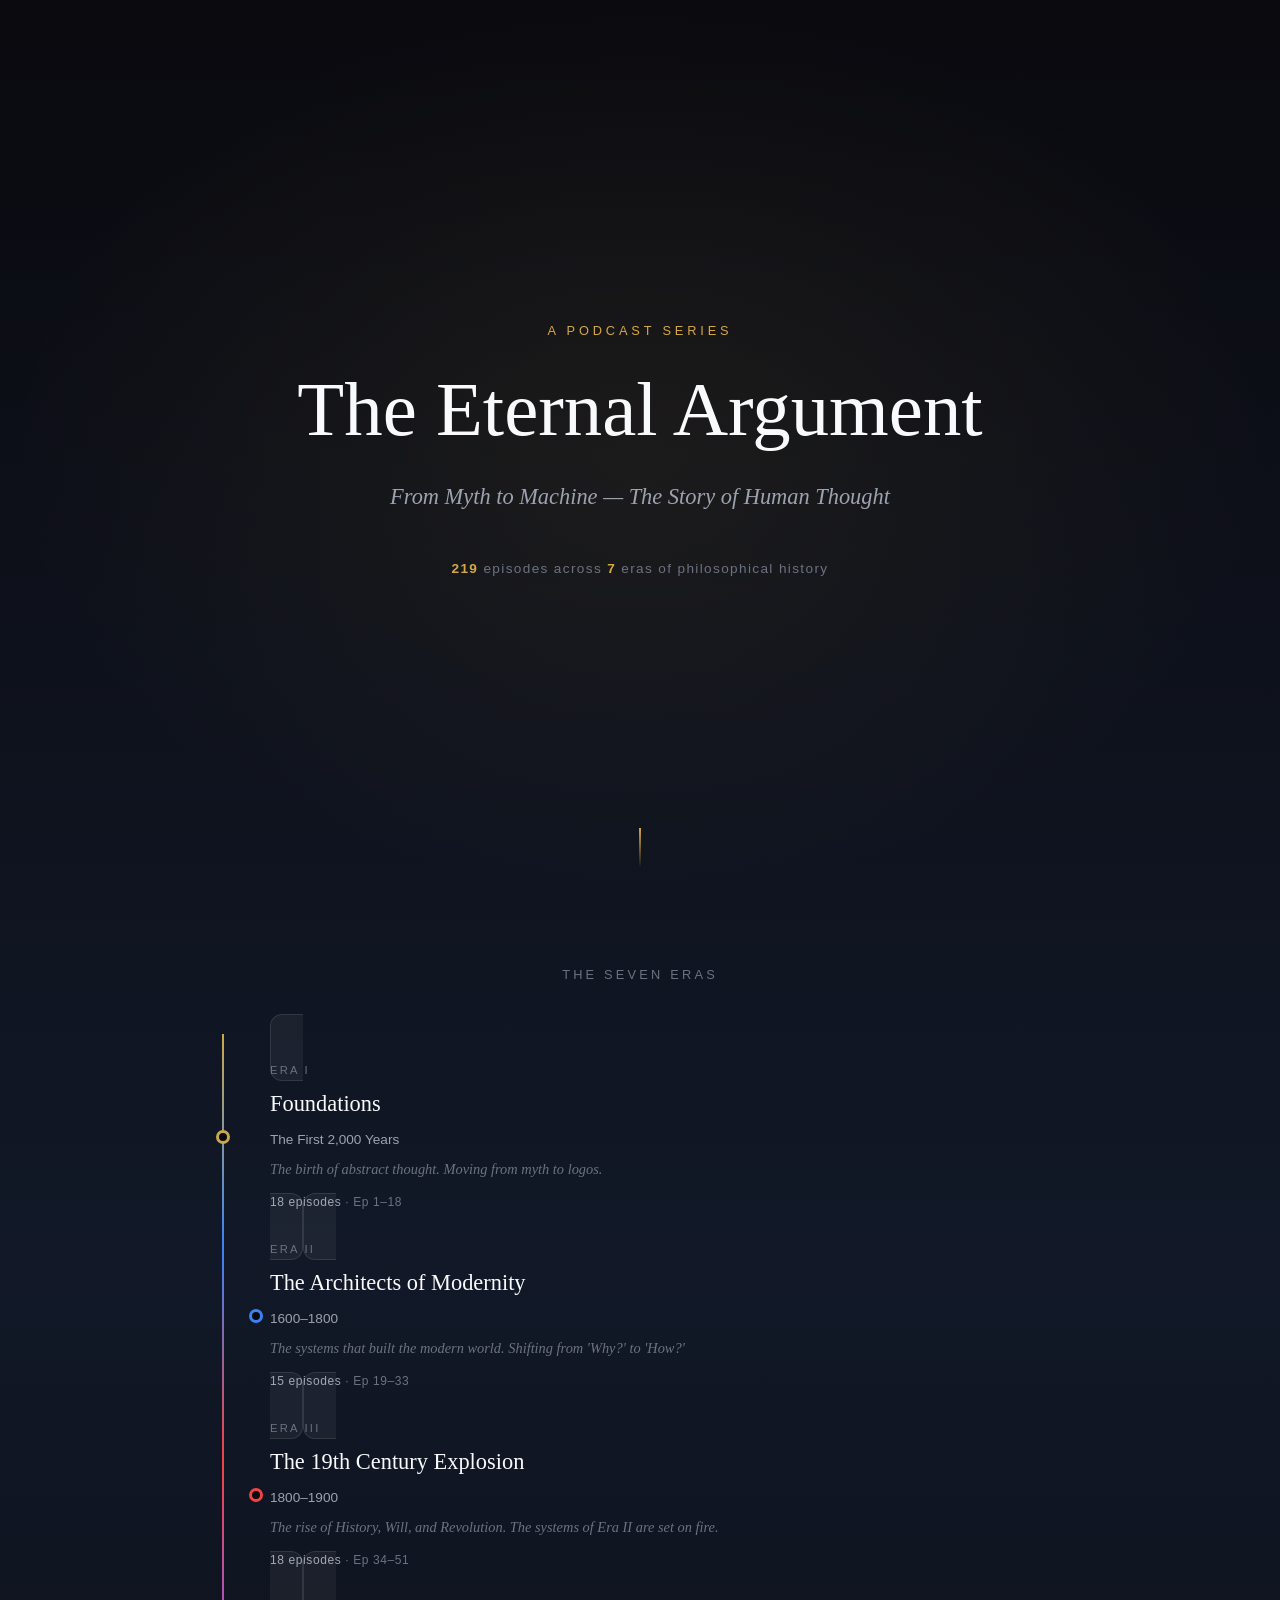
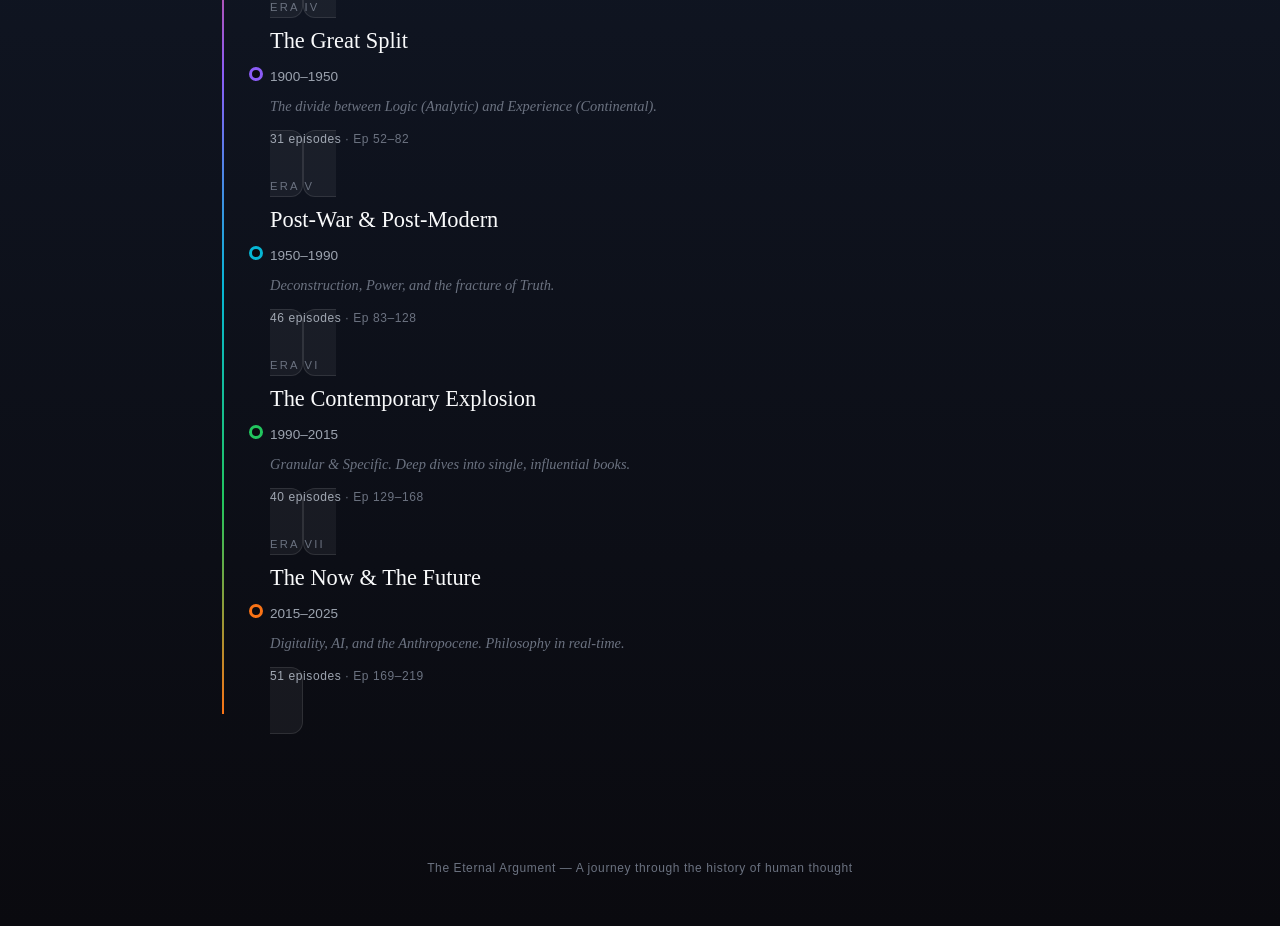
==== index.html @ aaa1b1ea "Initial commit: The Eternal Argument podcast site 219-episode philosophy podcast site spanning 7 era" ====
<!DOCTYPE html>
<html lang="en">
<head>
    <meta charset="UTF-8">
    <meta name="viewport" content="width=device-width, initial-scale=1.0">
    <title>The Eternal Argument</title>
    <link rel="stylesheet" href="styles.css">
</head>
<body data-page="landing">

    <!-- Top Bar (appears on scroll) -->
    <nav class="top-bar">
        <a href="index.html" class="site-title">The Eternal Argument</a>
        <div class="search-container">
            <span class="search-icon">&#x1F50D;</span>
            <input type="text" class="search-input" placeholder="Search episodes...">
            <div class="search-results"></div>
        </div>
    </nav>

    <!-- Hero -->
    <section class="hero">
        <div class="hero-content">
            <div class="hero-label">A Podcast Series</div>
            <h1>The Eternal Argument</h1>
            <p class="tagline">From Myth to Machine &mdash; The Story of Human Thought</p>
            <p class="episode-count"><span>219</span> episodes across <span>7</span> eras of philosophical history</p>
        </div>
        <div class="scroll-indicator"></div>
    </section>

    <!-- Era Timeline -->
    <section class="eras-section">
        <div class="section-heading">The Seven Eras</div>
        <div class="era-timeline" id="era-timeline">
            <!-- Rendered by script.js -->
        </div>
    </section>

    <footer class="site-footer">
        The Eternal Argument &mdash; A journey through the history of human thought
    </footer>

    <script src="script.js"></script>
</body>
</html>
---- styles.css ----
/* ============================================
   The Eternal Argument — Global Styles
   Dark/Cinematic Theme
   ============================================ */

/* --- Reset & Base --- */
*, *::before, *::after {
    margin: 0;
    padding: 0;
    box-sizing: border-box;
}

:root {
    --bg-deep: #0a0a0f;
    --bg-surface: #111827;
    --bg-card: rgba(255, 255, 255, 0.05);
    --bg-card-hover: rgba(255, 255, 255, 0.08);
    --border-subtle: rgba(255, 255, 255, 0.1);
    --border-hover: rgba(255, 255, 255, 0.2);
    --text-primary: #f9fafb;
    --text-body: #e5e7eb;
    --text-muted: #9ca3af;
    --text-dim: #6b7280;
    --accent-gold: #d4a843;
    --era-1: #c9a84c;
    --era-2: #3b82f6;
    --era-3: #ef4444;
    --era-4: #8b5cf6;
    --era-5: #06b6d4;
    --era-6: #22c55e;
    --era-7: #f97316;
}

html {
    scroll-behavior: smooth;
}

body {
    font-family: 'Georgia', 'Times New Roman', serif;
    line-height: 1.7;
    color: var(--text-body);
    background: linear-gradient(180deg, var(--bg-deep) 0%, var(--bg-surface) 50%, var(--bg-deep) 100%);
    min-height: 100vh;
}

a {
    color: var(--accent-gold);
    text-decoration: none;
    transition: color 0.3s ease;
}

a:hover {
    color: #e8c05a;
}

/* --- Progress Bar --- */
.progress-bar {
    position: fixed;
    top: 0;
    left: 0;
    width: 0%;
    height: 3px;
    background: linear-gradient(90deg, var(--accent-gold), #e8c05a);
    z-index: 1001;
    transition: width 0.15s ease;
}

/* --- Navigation / Search Bar --- */
.top-bar {
    position: fixed;
    top: 0;
    left: 0;
    right: 0;
    z-index: 100;
    padding: 1rem 2rem;
    display: flex;
    align-items: center;
    justify-content: space-between;
    background: rgba(10, 10, 15, 0.85);
    backdrop-filter: blur(20px);
    border-bottom: 1px solid var(--border-subtle);
    transform: translateY(-100%);
    transition: transform 0.3s ease;
}

.top-bar.visible {
    transform: translateY(0);
}

.top-bar .site-title {
    font-family: -apple-system, BlinkMacSystemFont, 'Segoe UI', sans-serif;
    font-size: 0.9rem;
    font-weight: 600;
    color: var(--accent-gold);
    letter-spacing: 0.05em;
    text-transform: uppercase;
}

.search-container {
    position: relative;
}

.search-input {
    padding: 0.5rem 1rem 0.5rem 2.5rem;
    border: 1px solid var(--border-subtle);
    border-radius: 8px;
    background: rgba(255, 255, 255, 0.05);
    color: var(--text-body);
    font-family: -apple-system, BlinkMacSystemFont, 'Segoe UI', sans-serif;
    font-size: 0.85rem;
    width: 250px;
    transition: all 0.3s ease;
    outline: none;
}

.search-input::placeholder {
    color: var(--text-dim);
}

.search-input:focus {
    border-color: var(--accent-gold);
    background: rgba(255, 255, 255, 0.08);
    width: 300px;
}

.search-icon {
    position: absolute;
    left: 0.75rem;
    top: 50%;
    transform: translateY(-50%);
    color: var(--text-dim);
    font-size: 0.85rem;
}

.search-results {
    position: absolute;
    top: calc(100% + 0.5rem);
    right: 0;
    width: 400px;
    max-height: 400px;
    overflow-y: auto;
    background: rgba(17, 24, 39, 0.98);
    border: 1px solid var(--border-subtle);
    border-radius: 12px;
    display: none;
    z-index: 200;
}

.search-results.active {
    display: block;
}

.search-result-item {
    padding: 0.75rem 1rem;
    border-bottom: 1px solid var(--border-subtle);
    cursor: pointer;
    transition: background 0.2s ease;
}

.search-result-item:last-child {
    border-bottom: none;
}

.search-result-item:hover {
    background: rgba(255, 255, 255, 0.05);
}

.search-result-item .ep-number {
    font-family: -apple-system, BlinkMacSystemFont, 'Segoe UI', sans-serif;
    font-size: 0.75rem;
    color: var(--text-dim);
    text-transform: uppercase;
    letter-spacing: 0.05em;
}

.search-result-item .ep-title {
    color: var(--text-primary);
    font-size: 0.9rem;
    margin-top: 0.15rem;
}

.search-result-item .ep-focus {
    color: var(--text-muted);
    font-size: 0.8rem;
    font-style: italic;
}

/* --- Hero Section (Landing Page) --- */
.hero {
    min-height: 100vh;
    display: flex;
    flex-direction: column;
    align-items: center;
    justify-content: center;
    text-align: center;
    padding: 2rem;
    position: relative;
    overflow: hidden;
}

.hero::before {
    content: '';
    position: absolute;
    inset: 0;
    background: radial-gradient(ellipse at center, rgba(212, 168, 67, 0.08) 0%, transparent 70%);
    pointer-events: none;
}

.hero-content {
    position: relative;
    z-index: 1;
    max-width: 800px;
}

.hero-label {
    font-family: -apple-system, BlinkMacSystemFont, 'Segoe UI', sans-serif;
    font-size: 0.8rem;
    letter-spacing: 0.3em;
    text-transform: uppercase;
    color: var(--accent-gold);
    margin-bottom: 1.5rem;
    opacity: 0;
    animation: fadeIn 1s ease 0.3s forwards;
}

.hero h1 {
    font-size: clamp(2.5rem, 6vw, 5rem);
    font-weight: 400;
    color: var(--text-primary);
    line-height: 1.15;
    margin-bottom: 1.5rem;
    opacity: 0;
    animation: fadeIn 1s ease 0.6s forwards;
}

.hero .tagline {
    font-size: clamp(1rem, 2.5vw, 1.4rem);
    color: var(--text-muted);
    font-style: italic;
    margin-bottom: 2.5rem;
    opacity: 0;
    animation: fadeIn 1s ease 0.9s forwards;
}

.hero .episode-count {
    font-family: -apple-system, BlinkMacSystemFont, 'Segoe UI', sans-serif;
    font-size: 0.85rem;
    color: var(--text-dim);
    letter-spacing: 0.1em;
    opacity: 0;
    animation: fadeIn 1s ease 1.2s forwards;
}

.hero .episode-count span {
    color: var(--accent-gold);
    font-weight: 600;
}

.scroll-indicator {
    position: absolute;
    bottom: 2rem;
    left: 50%;
    transform: translateX(-50%);
    opacity: 0;
    animation: fadeIn 1s ease 1.5s forwards, float 2s ease-in-out infinite 2s;
}

.scroll-indicator::after {
    content: '';
    display: block;
    width: 2px;
    height: 40px;
    background: linear-gradient(to bottom, var(--accent-gold), transparent);
    margin: 0 auto;
}

/* --- Era Timeline (Landing Page) --- */
.eras-section {
    max-width: 900px;
    margin: 0 auto;
    padding: 4rem 2rem 6rem;
}

.section-heading {
    font-family: -apple-system, BlinkMacSystemFont, 'Segoe UI', sans-serif;
    font-size: 0.8rem;
    letter-spacing: 0.25em;
    text-transform: uppercase;
    color: var(--text-dim);
    text-align: center;
    margin-bottom: 3rem;
}

.era-timeline {
    position: relative;
    padding-left: 3rem;
}

.era-timeline::before {
    content: '';
    position: absolute;
    left: 0;
    top: 0;
    bottom: 0;
    width: 2px;
    background: linear-gradient(
        to bottom,
        var(--era-1),
        var(--era-2),
        var(--era-3),
        var(--era-4),
        var(--era-5),
        var(--era-6),
        var(--era-7)
    );
}

.era-card {
    position: relative;
    margin-bottom: 2rem;
    padding: 1.5rem 2rem;
    background: var(--bg-card);
    border: 1px solid var(--border-subtle);
    border-radius: 12px;
    cursor: pointer;
    transition: all 0.3s ease;
    opacity: 0;
    transform: translateX(-20px);
}

.era-card.visible {
    opacity: 1;
    transform: translateX(0);
}

.era-card::before {
    content: '';
    position: absolute;
    left: -3rem;
    top: 50%;
    transform: translate(-50%, -50%);
    width: 14px;
    height: 14px;
    border-radius: 50%;
    border: 3px solid var(--border-subtle);
    background: var(--bg-deep);
    transition: all 0.3s ease;
    z-index: 1;
}

.era-card:hover {
    background: var(--bg-card-hover);
    border-color: var(--border-hover);
    transform: translateX(4px);
}

.era-card:hover::before {
    transform: translate(-50%, -50%) scale(1.3);
}

.era-card[data-era="1"]::before { border-color: var(--era-1); }
.era-card[data-era="1"]:hover { box-shadow: 0 0 30px rgba(201, 168, 76, 0.1); }
.era-card[data-era="2"]::before { border-color: var(--era-2); }
.era-card[data-era="2"]:hover { box-shadow: 0 0 30px rgba(59, 130, 246, 0.1); }
.era-card[data-era="3"]::before { border-color: var(--era-3); }
.era-card[data-era="3"]:hover { box-shadow: 0 0 30px rgba(239, 68, 68, 0.1); }
.era-card[data-era="4"]::before { border-color: var(--era-4); }
.era-card[data-era="4"]:hover { box-shadow: 0 0 30px rgba(139, 92, 246, 0.1); }
.era-card[data-era="5"]::before { border-color: var(--era-5); }
.era-card[data-era="5"]:hover { box-shadow: 0 0 30px rgba(6, 182, 212, 0.1); }
.era-card[data-era="6"]::before { border-color: var(--era-6); }
.era-card[data-era="6"]:hover { box-shadow: 0 0 30px rgba(34, 197, 94, 0.1); }
.era-card[data-era="7"]::before { border-color: var(--era-7); }
.era-card[data-era="7"]:hover { box-shadow: 0 0 30px rgba(249, 115, 22, 0.1); }

.era-card .era-number {
    font-family: -apple-system, BlinkMacSystemFont, 'Segoe UI', sans-serif;
    font-size: 0.7rem;
    letter-spacing: 0.2em;
    text-transform: uppercase;
    color: var(--text-dim);
    margin-bottom: 0.3rem;
}

.era-card .era-title {
    font-size: 1.4rem;
    color: var(--text-primary);
    font-weight: 400;
    margin-bottom: 0.3rem;
}

.era-card .era-subtitle {
    font-family: -apple-system, BlinkMacSystemFont, 'Segoe UI', sans-serif;
    font-size: 0.85rem;
    color: var(--text-muted);
    margin-bottom: 0.5rem;
}

.era-card .era-desc {
    font-size: 0.9rem;
    color: var(--text-dim);
    font-style: italic;
    margin-bottom: 0.75rem;
    line-height: 1.5;
}

.era-card .era-meta {
    font-family: -apple-system, BlinkMacSystemFont, 'Segoe UI', sans-serif;
    font-size: 0.75rem;
    color: var(--text-dim);
    letter-spacing: 0.05em;
}

.era-card .era-meta span {
    color: var(--text-muted);
}

/* --- Era Page Header --- */
.era-header {
    padding: 6rem 2rem 3rem;
    text-align: center;
    position: relative;
}

.era-header::after {
    content: '';
    position: absolute;
    bottom: 0;
    left: 50%;
    transform: translateX(-50%);
    width: 60px;
    height: 2px;
    background: var(--accent-gold);
}

.era-header .back-link {
    font-family: -apple-system, BlinkMacSystemFont, 'Segoe UI', sans-serif;
    font-size: 0.8rem;
    color: var(--text-dim);
    letter-spacing: 0.05em;
    display: inline-block;
    margin-bottom: 2rem;
    transition: color 0.3s ease;
}

.era-header .back-link:hover {
    color: var(--accent-gold);
}

.era-header .era-number-large {
    font-family: -apple-system, BlinkMacSystemFont, 'Segoe UI', sans-serif;
    font-size: 0.8rem;
    letter-spacing: 0.3em;
    text-transform: uppercase;
    color: var(--text-dim);
    margin-bottom: 0.75rem;
}

.era-header h1 {
    font-size: clamp(2rem, 5vw, 3.5rem);
    font-weight: 400;
    color: var(--text-primary);
    margin-bottom: 0.5rem;
}

.era-header .era-period {
    font-size: 1.1rem;
    color: var(--text-muted);
    font-style: italic;
    margin-bottom: 1rem;
}

.era-header .era-description {
    font-size: 1rem;
    color: var(--text-dim);
    max-width: 600px;
    margin: 0 auto;
    line-height: 1.6;
}

/* --- Section Groups (Era Page) --- */
.sections-container {
    max-width: 900px;
    margin: 0 auto;
    padding: 3rem 2rem 4rem;
}

.section-group {
    margin-bottom: 3rem;
}

.section-group-header {
    margin-bottom: 1.5rem;
    padding-bottom: 0.75rem;
    border-bottom: 1px solid var(--border-subtle);
}

.section-group-header h2 {
    font-size: 1.3rem;
    font-weight: 400;
    color: var(--text-primary);
}

.section-group-header .section-subtitle {
    font-family: -apple-system, BlinkMacSystemFont, 'Segoe UI', sans-serif;
    font-size: 0.8rem;
    color: var(--text-dim);
    font-style: italic;
    margin-top: 0.25rem;
}

/* --- Episode Cards (Era Page) --- */
.episode-list {
    display: flex;
    flex-direction: column;
    gap: 0.75rem;
}

.episode-card {
    display: flex;
    align-items: flex-start;
    gap: 1.25rem;
    padding: 1.25rem 1.5rem;
    background: var(--bg-card);
    border: 1px solid var(--border-subtle);
    border-radius: 10px;
    cursor: pointer;
    transition: all 0.3s ease;
}

.episode-card:hover {
    background: var(--bg-card-hover);
    border-color: var(--border-hover);
    transform: translateX(4px);
}

.episode-card .ep-num {
    font-family: -apple-system, BlinkMacSystemFont, 'Segoe UI', sans-serif;
    font-size: 0.75rem;
    color: var(--text-dim);
    min-width: 2.5rem;
    padding-top: 0.2rem;
    letter-spacing: 0.05em;
}

.episode-card .ep-info {
    flex: 1;
}

.episode-card .ep-title {
    font-size: 1.05rem;
    color: var(--text-primary);
    margin-bottom: 0.2rem;
    line-height: 1.4;
}

.episode-card .ep-focus {
    font-family: -apple-system, BlinkMacSystemFont, 'Segoe UI', sans-serif;
    font-size: 0.8rem;
    color: var(--text-muted);
    font-style: italic;
}

.episode-card .ep-concept {
    font-family: -apple-system, BlinkMacSystemFont, 'Segoe UI', sans-serif;
    font-size: 0.75rem;
    color: var(--text-dim);
    margin-top: 0.4rem;
    line-height: 1.4;
}

.episode-card .ep-arrow {
    color: var(--text-dim);
    font-size: 1rem;
    padding-top: 0.2rem;
    transition: transform 0.3s ease, color 0.3s ease;
}

.episode-card:hover .ep-arrow {
    transform: translateX(4px);
    color: var(--accent-gold);
}

/* --- Episode Page --- */
.episode-header {
    padding: 6rem 2rem 3rem;
    max-width: 750px;
    margin: 0 auto;
}

.episode-header .breadcrumb {
    font-family: -apple-system, BlinkMacSystemFont, 'Segoe UI', sans-serif;
    font-size: 0.8rem;
    color: var(--text-dim);
    margin-bottom: 2rem;
    display: flex;
    align-items: center;
    gap: 0.5rem;
    flex-wrap: wrap;
}

.episode-header .breadcrumb a {
    color: var(--text-dim);
}

.episode-header .breadcrumb a:hover {
    color: var(--accent-gold);
}

.episode-header .breadcrumb .separator {
    color: var(--text-dim);
    opacity: 0.5;
}

.episode-header .ep-label {
    font-family: -apple-system, BlinkMacSystemFont, 'Segoe UI', sans-serif;
    font-size: 0.8rem;
    letter-spacing: 0.2em;
    text-transform: uppercase;
    color: var(--text-dim);
    margin-bottom: 0.75rem;
}

.episode-header h1 {
    font-size: clamp(1.8rem, 4vw, 2.8rem);
    font-weight: 400;
    color: var(--text-primary);
    line-height: 1.25;
    margin-bottom: 0.75rem;
}

.episode-header .ep-focus-line {
    font-size: 1.15rem;
    color: var(--text-muted);
    font-style: italic;
}

/* --- Episode Body --- */
.episode-body {
    max-width: 750px;
    margin: 0 auto;
    padding: 2rem 2rem 4rem;
}

.episode-section {
    margin-bottom: 2.5rem;
}

.episode-section h2 {
    font-family: -apple-system, BlinkMacSystemFont, 'Segoe UI', sans-serif;
    font-size: 0.75rem;
    letter-spacing: 0.2em;
    text-transform: uppercase;
    color: var(--text-dim);
    margin-bottom: 0.75rem;
    padding-bottom: 0.5rem;
    border-bottom: 1px solid var(--border-subtle);
}

.episode-section p {
    font-size: 1.05rem;
    line-height: 1.8;
    color: var(--text-body);
}

.highlight-box {
    padding: 1.5rem;
    background: var(--bg-card);
    border-left: 3px solid var(--accent-gold);
    border-radius: 0 10px 10px 0;
    margin-top: 0.5rem;
}

.highlight-box .label {
    font-family: -apple-system, BlinkMacSystemFont, 'Segoe UI', sans-serif;
    font-size: 0.7rem;
    letter-spacing: 0.15em;
    text-transform: uppercase;
    color: var(--accent-gold);
    margin-bottom: 0.4rem;
}

.highlight-box .value {
    font-size: 1.1rem;
    color: var(--text-primary);
    line-height: 1.6;
}

/* --- Audio Player --- */
.audio-section {
    margin: 2rem 0 3rem;
    padding: 2rem;
    background: var(--bg-card);
    border: 1px solid var(--border-subtle);
    border-radius: 12px;
    text-align: center;
}

.audio-section h2 {
    font-family: -apple-system, BlinkMacSystemFont, 'Segoe UI', sans-serif;
    font-size: 0.75rem;
    letter-spacing: 0.2em;
    text-transform: uppercase;
    color: var(--text-dim);
    margin-bottom: 1rem;
    border: none;
    padding: 0;
}

.audio-section audio {
    width: 100%;
    max-width: 500px;
    border-radius: 8px;
}

.audio-coming-soon {
    font-family: -apple-system, BlinkMacSystemFont, 'Segoe UI', sans-serif;
    font-size: 0.9rem;
    color: var(--text-dim);
    font-style: italic;
}

/* --- Navigation (Prev/Next) --- */
.nav-footer {
    max-width: 750px;
    margin: 0 auto;
    padding: 2rem;
    display: flex;
    justify-content: space-between;
    align-items: center;
    gap: 1rem;
    border-top: 1px solid var(--border-subtle);
}

.nav-btn {
    display: flex;
    flex-direction: column;
    gap: 0.2rem;
    padding: 1rem 1.25rem;
    background: var(--bg-card);
    border: 1px solid var(--border-subtle);
    border-radius: 10px;
    color: var(--text-body);
    text-decoration: none;
    transition: all 0.3s ease;
    max-width: 45%;
}

.nav-btn:hover {
    background: var(--bg-card-hover);
    border-color: var(--border-hover);
    color: var(--text-primary);
}

.nav-btn.next {
    text-align: right;
    margin-left: auto;
}

.nav-btn .nav-label {
    font-family: -apple-system, BlinkMacSystemFont, 'Segoe UI', sans-serif;
    font-size: 0.7rem;
    letter-spacing: 0.1em;
    text-transform: uppercase;
    color: var(--text-dim);
}

.nav-btn .nav-title {
    font-size: 0.9rem;
    color: var(--text-muted);
    line-height: 1.3;
}

.nav-btn:hover .nav-title {
    color: var(--text-primary);
}

/* --- Era Navigation (Prev/Next) --- */
.era-nav-footer {
    max-width: 900px;
    margin: 0 auto;
    padding: 2rem;
    display: flex;
    justify-content: space-between;
    align-items: center;
    gap: 1rem;
    border-top: 1px solid var(--border-subtle);
}

/* --- Footer --- */
.site-footer {
    text-align: center;
    padding: 3rem 2rem;
    font-family: -apple-system, BlinkMacSystemFont, 'Segoe UI', sans-serif;
    font-size: 0.75rem;
    color: var(--text-dim);
    letter-spacing: 0.05em;
}

/* --- Animations --- */
@keyframes fadeIn {
    from { opacity: 0; }
    to { opacity: 1; }
}

@keyframes float {
    0%, 100% { transform: translateX(-50%) translateY(0); }
    50% { transform: translateX(-50%) translateY(-10px); }
}

.fade-in {
    opacity: 0;
    transform: translateY(20px);
    transition: opacity 0.6s ease, transform 0.6s ease;
}

.fade-in.visible {
    opacity: 1;
    transform: translateY(0);
}

/* --- Loading State --- */
.loading {
    display: flex;
    align-items: center;
    justify-content: center;
    min-height: 50vh;
    color: var(--text-dim);
    font-style: italic;
}

/* --- Error State --- */
.error-state {
    display: flex;
    flex-direction: column;
    align-items: center;
    justify-content: center;
    min-height: 50vh;
    text-align: center;
    padding: 2rem;
}

.error-state h1 {
    font-size: 2rem;
    color: var(--text-primary);
    margin-bottom: 1rem;
}

.error-state p {
    color: var(--text-muted);
    margin-bottom: 2rem;
}

/* --- Responsive --- */
@media (max-width: 768px) {
    .top-bar {
        padding: 0.75rem 1rem;
    }

    .search-input {
        width: 180px;
    }

    .search-input:focus {
        width: 200px;
    }

    .search-results {
        width: calc(100vw - 2rem);
        right: -0.5rem;
    }

    .hero {
        padding: 2rem 1.5rem;
    }

    .eras-section {
        padding: 3rem 1.5rem 4rem;
    }

    .era-timeline {
        padding-left: 2.5rem;
    }

    .era-card::before {
        left: -2.5rem;
    }

    .era-card {
        padding: 1.25rem 1.25rem;
    }

    .era-header {
        padding: 5rem 1.5rem 2.5rem;
    }

    .sections-container {
        padding: 2rem 1.5rem 3rem;
    }

    .episode-card {
        padding: 1rem 1.25rem;
    }

    .episode-header {
        padding: 5rem 1.5rem 2rem;
    }

    .episode-body {
        padding: 1.5rem 1.5rem 3rem;
    }

    .nav-footer,
    .era-nav-footer {
        padding: 2rem 1.5rem;
        flex-direction: column;
    }

    .nav-btn {
        max-width: 100%;
        width: 100%;
    }

    .nav-btn.next {
        text-align: left;
    }
}

@media (max-width: 480px) {
    .era-card .era-title {
        font-size: 1.2rem;
    }

    .episode-card {
        gap: 0.75rem;
    }

    .episode-card .ep-num {
        min-width: 2rem;
    }
}
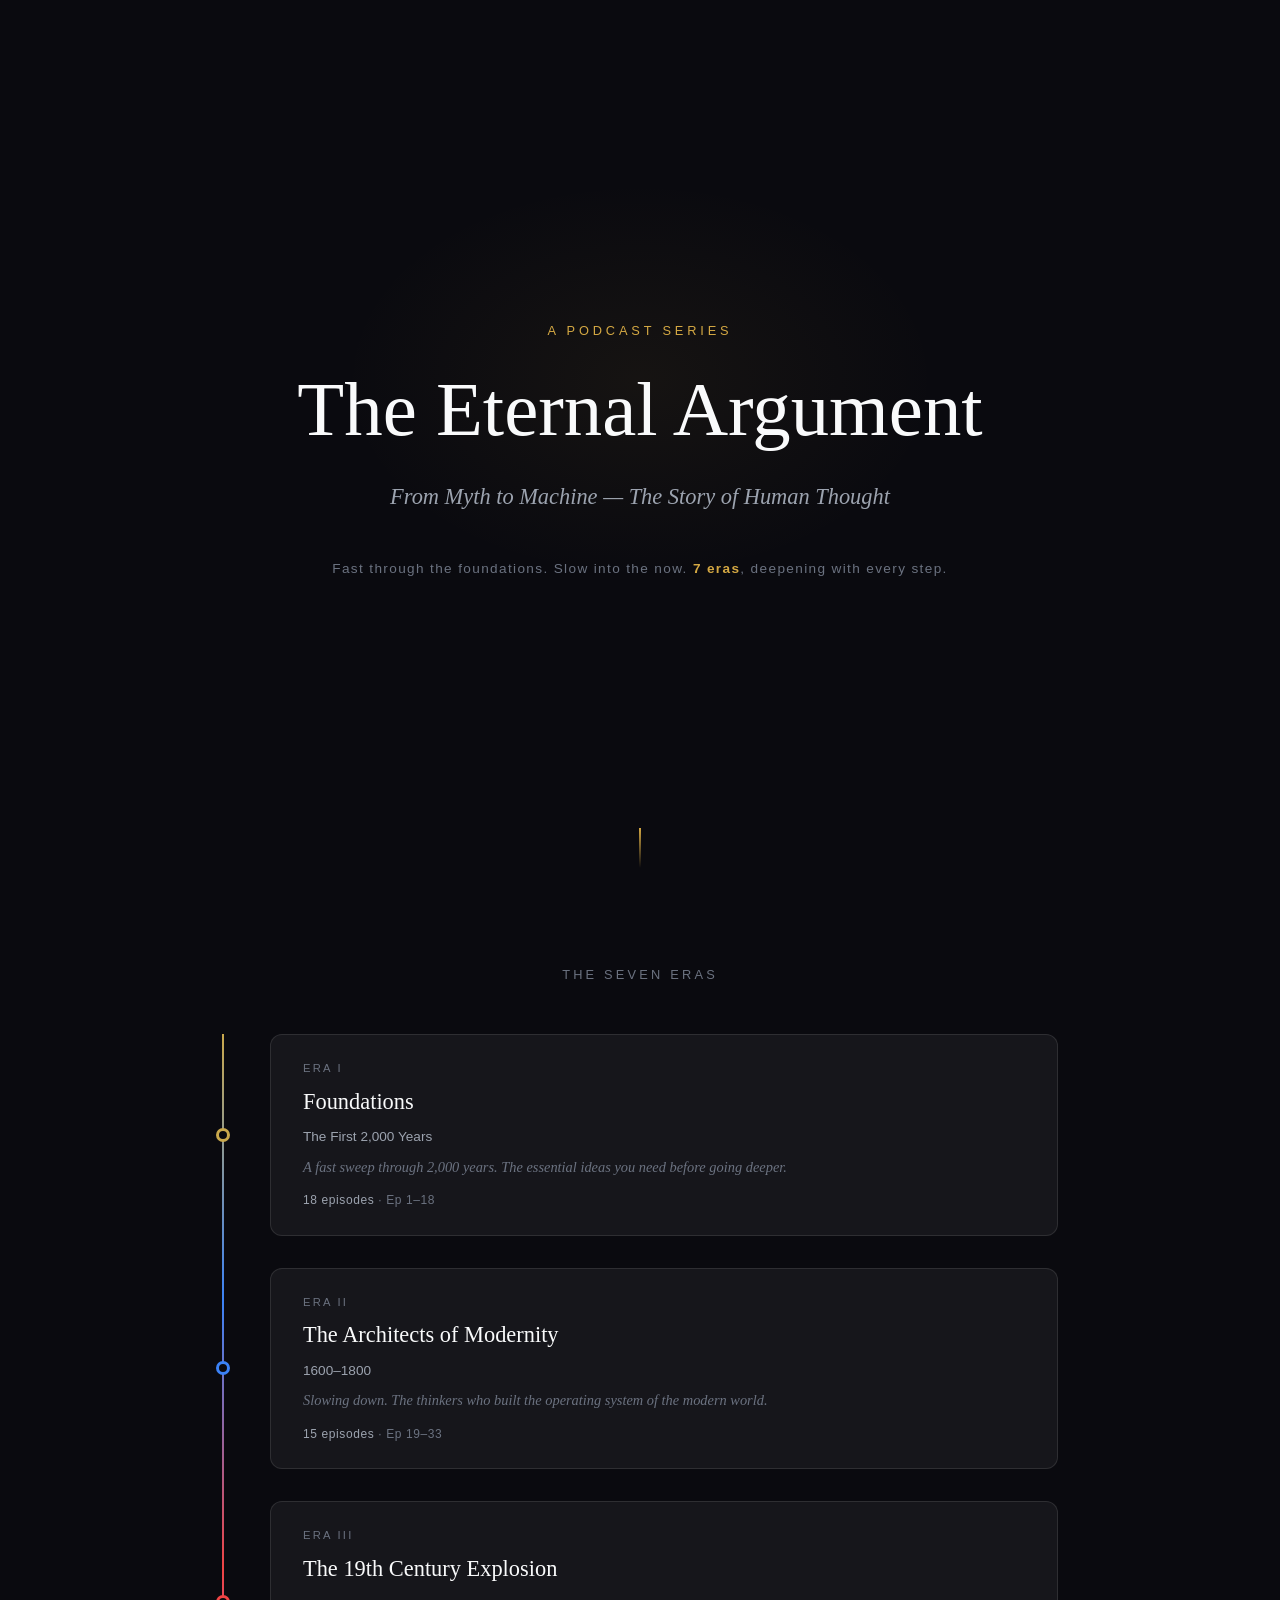
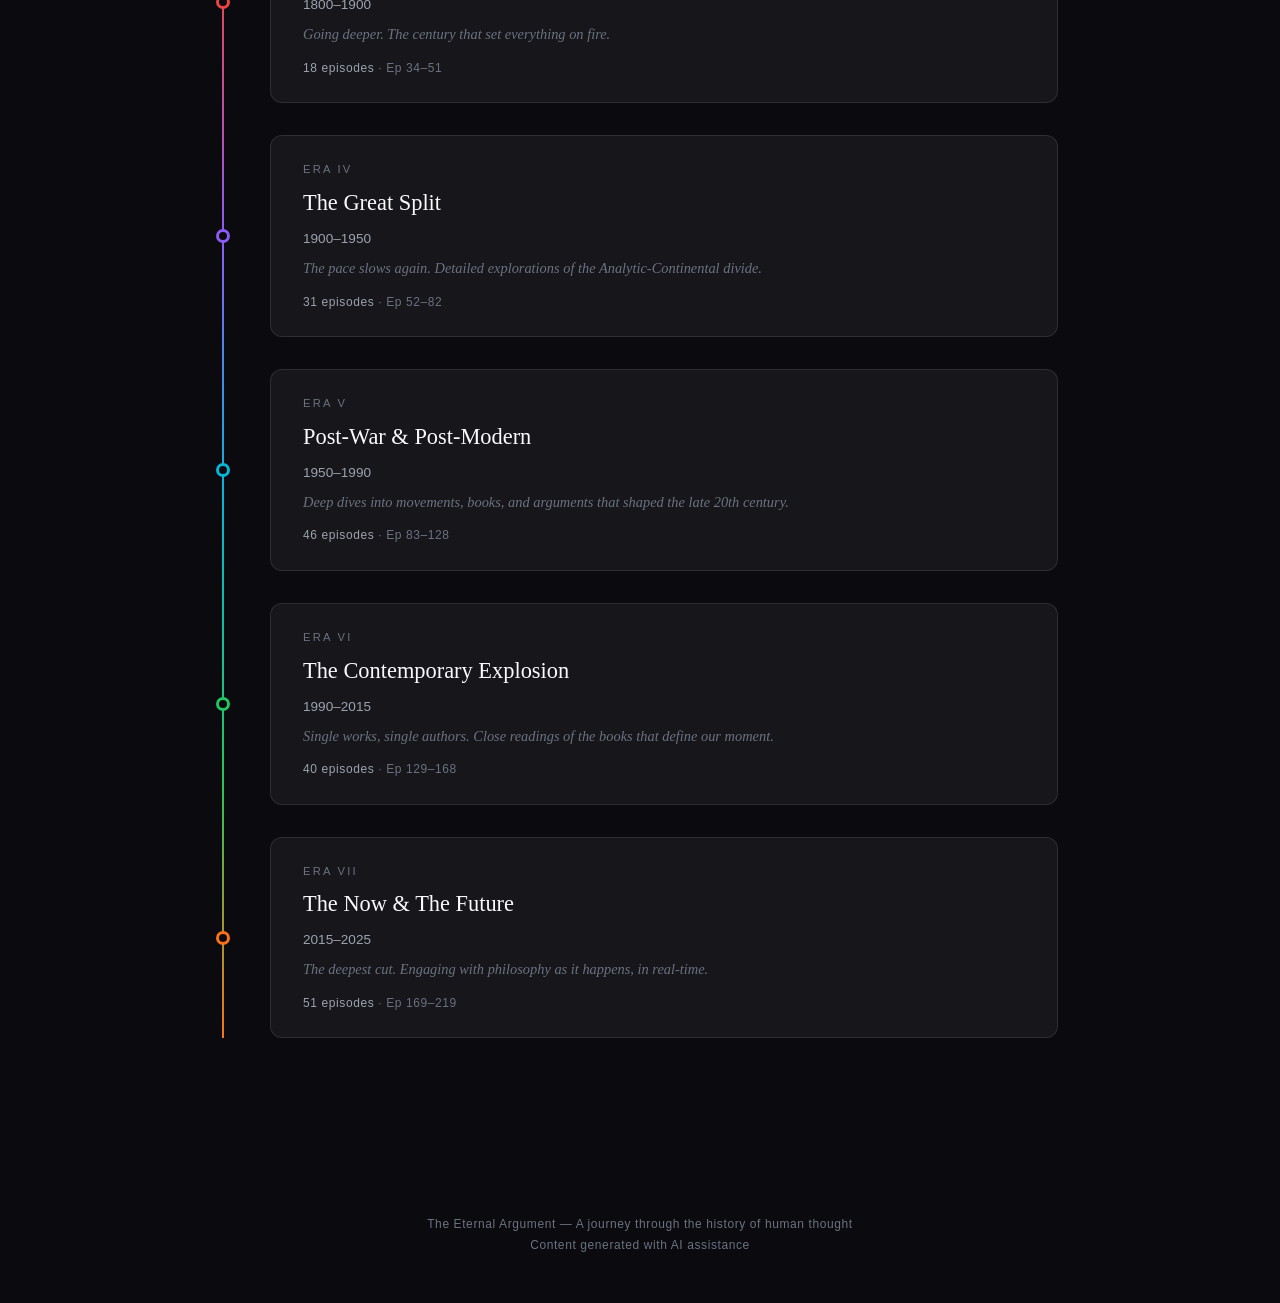
==== commit 02c0d80a: "Add transcripts, era folder structure, and site updates - Reorganize audio/transcripts into era subf" ====
--- a/index.html
+++ b/index.html
@@ -24,7 +24,7 @@
             <div class="hero-label">A Podcast Series</div>
             <h1>The Eternal Argument</h1>
             <p class="tagline">From Myth to Machine &mdash; The Story of Human Thought</p>
-            <p class="episode-count"><span>219</span> episodes across <span>7</span> eras of philosophical history</p>
+            <p class="episode-count">Fast through the foundations. Slow into the now. <span>7 eras</span>, deepening with every step.</p>
         </div>
         <div class="scroll-indicator"></div>
     </section>
@@ -38,7 +38,7 @@
     </section>
 
     <footer class="site-footer">
-        The Eternal Argument &mdash; A journey through the history of human thought
+        The Eternal Argument &mdash; A journey through the history of human thought<br>Content generated with AI assistance
     </footer>
 
     <script src="script.js"></script>
--- a/styles.css
+++ b/styles.css
@@ -39,7 +39,7 @@
     font-family: 'Georgia', 'Times New Roman', serif;
     line-height: 1.7;
     color: var(--text-body);
-    background: linear-gradient(180deg, var(--bg-deep) 0%, var(--bg-surface) 50%, var(--bg-deep) 100%);
+    background: var(--bg-deep);
     min-height: 100vh;
 }
 
@@ -201,8 +201,12 @@
 .hero::before {
     content: '';
     position: absolute;
-    inset: 0;
-    background: radial-gradient(ellipse at center, rgba(212, 168, 67, 0.08) 0%, transparent 70%);
+    top: 20%;
+    left: 50%;
+    transform: translateX(-50%);
+    width: 600px;
+    height: 400px;
+    background: radial-gradient(ellipse at center, rgba(212, 168, 67, 0.06) 0%, transparent 70%);
     pointer-events: none;
 }
 
@@ -316,6 +320,7 @@
 }
 
 .era-card {
+    display: block;
     position: relative;
     margin-bottom: 2rem;
     padding: 1.5rem 2rem;
@@ -326,6 +331,7 @@
     transition: all 0.3s ease;
     opacity: 0;
     transform: translateX(-20px);
+    text-decoration: none;
 }
 
 .era-card.visible {
@@ -686,6 +692,42 @@
     line-height: 1.6;
 }
 
+/* --- Transcript --- */
+.transcript-content {
+    font-size: 1rem;
+    line-height: 1.9;
+    color: var(--text-body);
+}
+
+.transcript-content h1,
+.transcript-content h2,
+.transcript-content h3 {
+    color: var(--text-primary);
+    margin-top: 2rem;
+    margin-bottom: 0.75rem;
+    font-weight: 400;
+}
+
+.transcript-content h1 { font-size: 1.4rem; }
+.transcript-content h2 { font-size: 1.2rem; }
+.transcript-content h3 { font-size: 1.05rem; }
+
+.transcript-content p {
+    margin-bottom: 1rem;
+}
+
+.transcript-content blockquote {
+    border-left: 3px solid var(--accent-gold);
+    padding-left: 1.25rem;
+    margin: 1.5rem 0;
+    color: var(--text-muted);
+    font-style: italic;
+}
+
+.transcript-content strong {
+    color: var(--text-primary);
+}
+
 /* --- Audio Player --- */
 .audio-section {
     margin: 2rem 0 3rem;
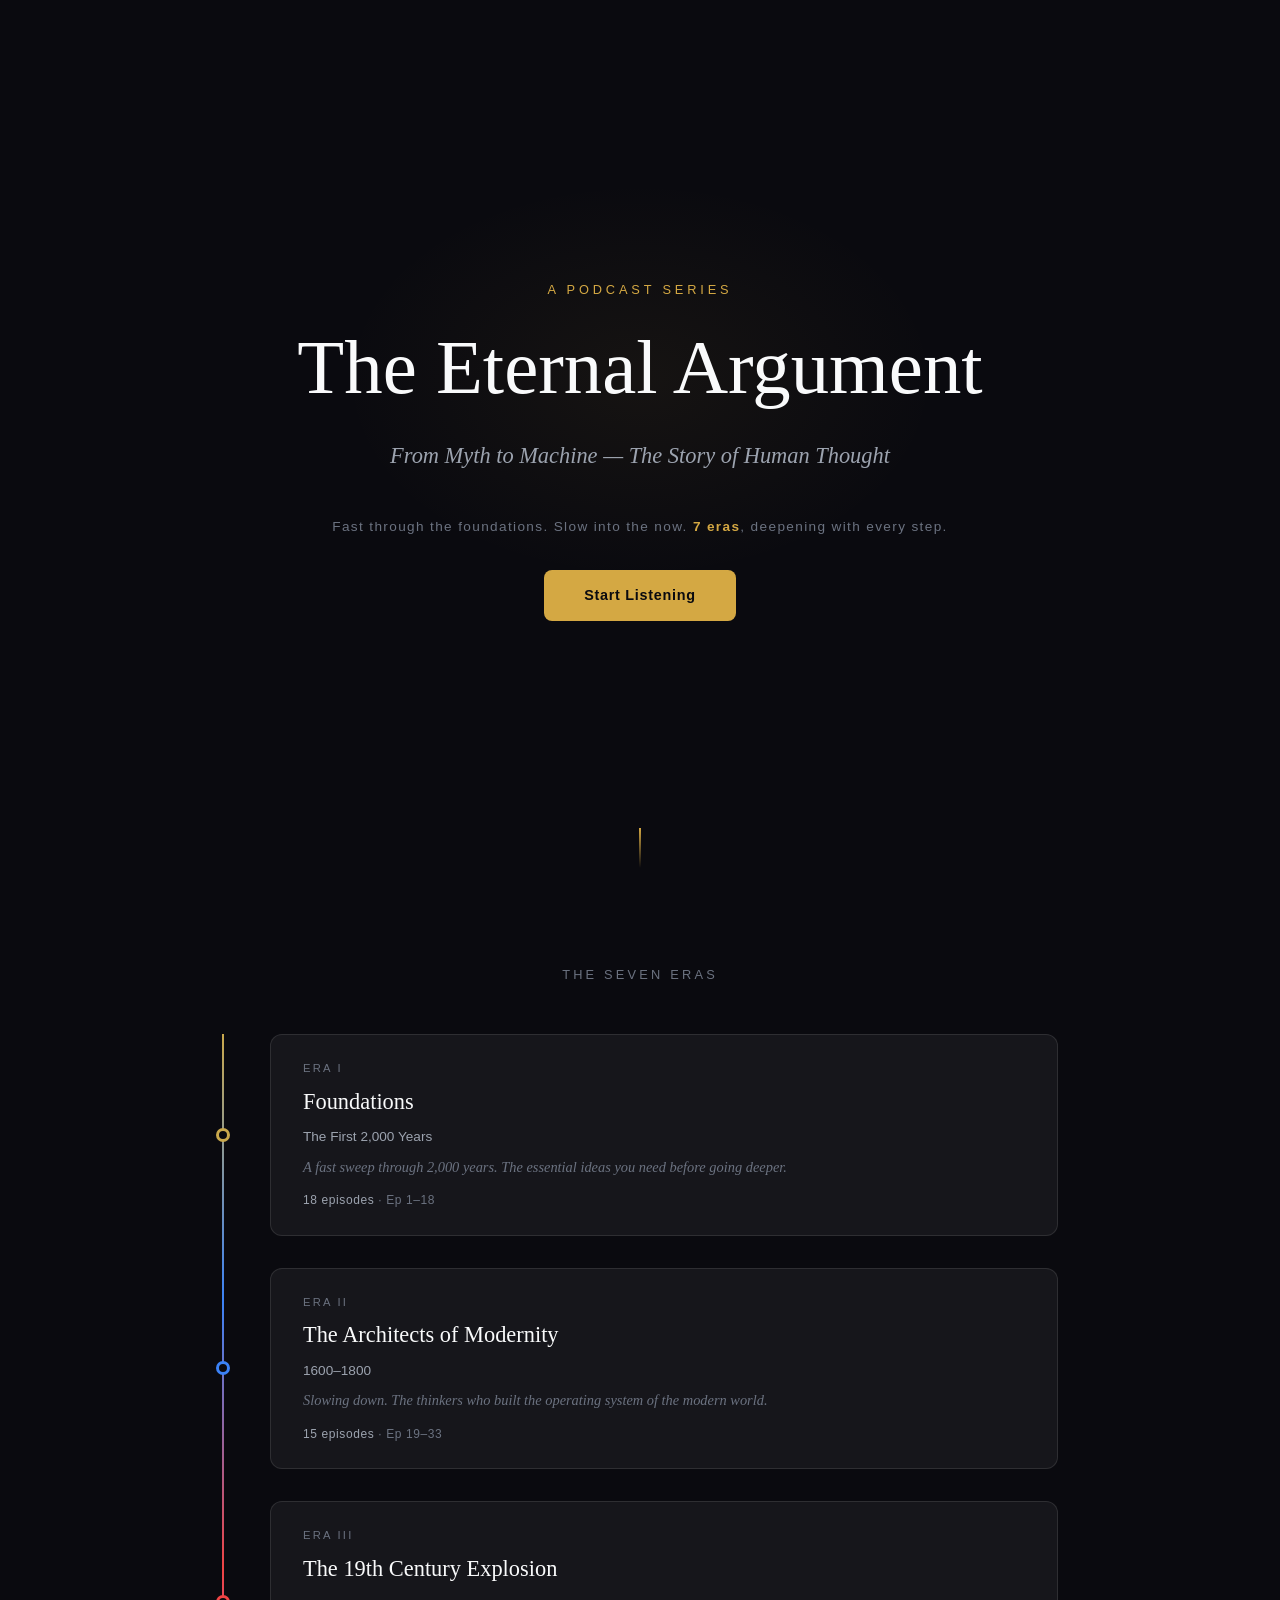
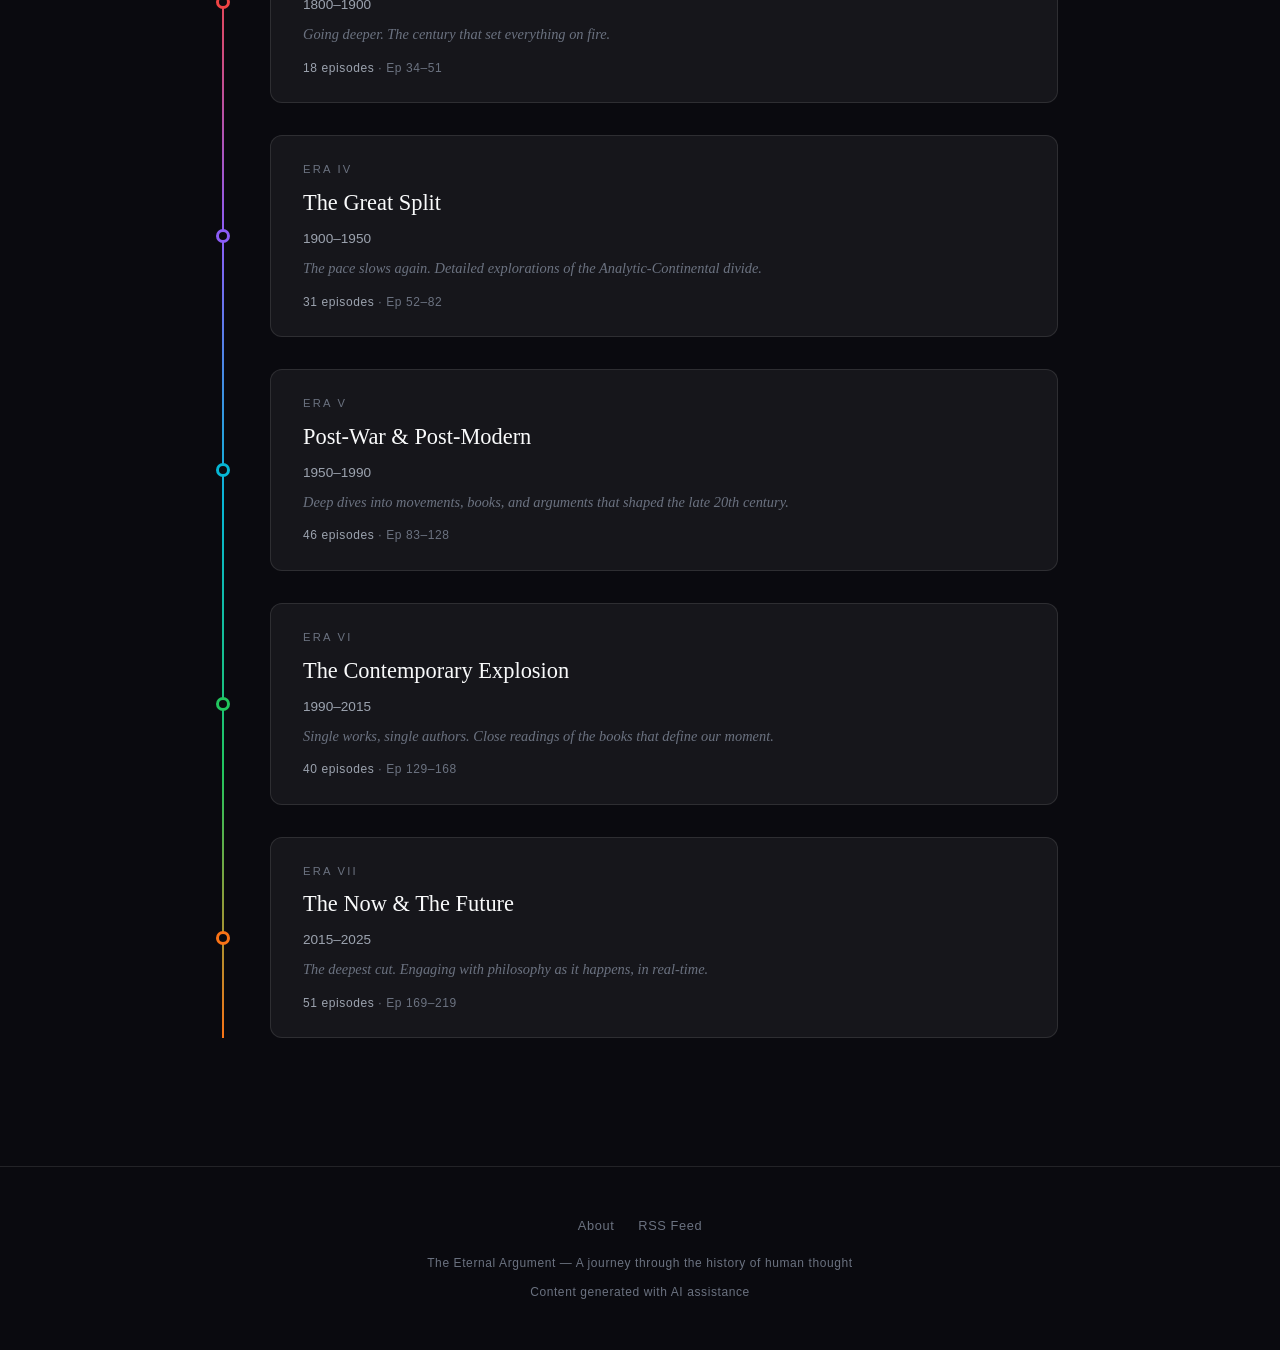
==== commit a3d79c55: "Add about page, RSS feed, favicon, meta tags, and site improvements - About page with inverted pyram" ====
--- a/index.html
+++ b/index.html
@@ -4,6 +4,15 @@
     <meta charset="UTF-8">
     <meta name="viewport" content="width=device-width, initial-scale=1.0">
     <title>The Eternal Argument</title>
+    <meta name="description" content="A podcast journey through the history of human thought. From the Pre-Socratics to AI, across 7 eras of philosophy.">
+    <meta property="og:title" content="The Eternal Argument">
+    <meta property="og:description" content="From Myth to Machine — The Story of Human Thought. A podcast series spanning 7 eras of philosophical history.">
+    <meta property="og:type" content="website">
+    <meta property="og:url" content="https://theeternalargument.org">
+    <meta name="twitter:card" content="summary">
+    <meta name="twitter:title" content="The Eternal Argument">
+    <meta name="twitter:description" content="From Myth to Machine — The Story of Human Thought. A podcast series spanning 7 eras of philosophical history.">
+    <link rel="icon" href="assets/favicon.svg" type="image/svg+xml">
     <link rel="stylesheet" href="styles.css">
 </head>
 <body data-page="landing">
@@ -25,6 +34,7 @@
             <h1>The Eternal Argument</h1>
             <p class="tagline">From Myth to Machine &mdash; The Story of Human Thought</p>
             <p class="episode-count">Fast through the foundations. Slow into the now. <span>7 eras</span>, deepening with every step.</p>
+            <a href="episode.html?ep=1" class="cta-button">Start Listening</a>
         </div>
         <div class="scroll-indicator"></div>
     </section>
@@ -38,7 +48,12 @@
     </section>
 
     <footer class="site-footer">
-        The Eternal Argument &mdash; A journey through the history of human thought<br>Content generated with AI assistance
+        <div class="footer-links">
+            <a href="about.html">About</a>
+            <a href="feed.xml">RSS Feed</a>
+        </div>
+        <div>The Eternal Argument &mdash; A journey through the history of human thought</div>
+        <div>Content generated with AI assistance</div>
     </footer>
 
     <script src="script.js"></script>
--- a/styles.css
+++ b/styles.css
@@ -260,6 +260,30 @@
     font-weight: 600;
 }
 
+.cta-button {
+    display: inline-block;
+    margin-top: 2rem;
+    padding: 0.85rem 2.5rem;
+    font-family: -apple-system, BlinkMacSystemFont, 'Segoe UI', sans-serif;
+    font-size: 0.9rem;
+    font-weight: 600;
+    letter-spacing: 0.05em;
+    color: var(--bg-deep);
+    background: var(--accent-gold);
+    border-radius: 8px;
+    text-decoration: none;
+    transition: all 0.3s ease;
+    opacity: 0;
+    animation: fadeIn 1s ease 1.2s forwards;
+}
+
+.cta-button:hover {
+    background: #e8c05a;
+    color: var(--bg-deep);
+    transform: translateY(-2px);
+    box-shadow: 0 4px 20px rgba(212, 168, 67, 0.3);
+}
+
 .scroll-indicator {
     position: absolute;
     bottom: 2rem;
@@ -575,6 +599,23 @@
     line-height: 1.4;
 }
 
+.episode-card .ep-badge {
+    font-size: 0.6rem;
+    color: var(--accent-gold);
+    padding-top: 0.3rem;
+    opacity: 0.7;
+}
+
+.episode-card .ep-soon {
+    font-family: -apple-system, BlinkMacSystemFont, 'Segoe UI', sans-serif;
+    font-size: 0.6rem;
+    letter-spacing: 0.05em;
+    text-transform: uppercase;
+    color: var(--text-dim);
+    padding-top: 0.3rem;
+    opacity: 0.5;
+}
+
 .episode-card .ep-arrow {
     color: var(--text-dim);
     font-size: 1rem;
@@ -837,6 +878,138 @@
     font-size: 0.75rem;
     color: var(--text-dim);
     letter-spacing: 0.05em;
+    display: flex;
+    flex-direction: column;
+    gap: 0.5rem;
+    border-top: 1px solid var(--border-subtle);
+}
+
+.footer-links {
+    display: flex;
+    justify-content: center;
+    gap: 1.5rem;
+    margin-bottom: 0.5rem;
+}
+
+.footer-links a {
+    color: var(--text-dim);
+    font-size: 0.8rem;
+    transition: color 0.3s ease;
+}
+
+.footer-links a:hover {
+    color: var(--accent-gold);
+}
+
+/* --- About Page --- */
+.about-page {
+    max-width: 750px;
+    margin: 0 auto;
+    padding: 0 2rem;
+}
+
+.about-header {
+    padding: 6rem 0 2rem;
+}
+
+.about-header .back-link {
+    font-family: -apple-system, BlinkMacSystemFont, 'Segoe UI', sans-serif;
+    font-size: 0.8rem;
+    color: var(--text-dim);
+    letter-spacing: 0.05em;
+    display: inline-block;
+    margin-bottom: 2rem;
+    transition: color 0.3s ease;
+}
+
+.about-header .back-link:hover {
+    color: var(--accent-gold);
+}
+
+.about-header h1 {
+    font-size: clamp(2rem, 5vw, 3rem);
+    font-weight: 400;
+    color: var(--text-primary);
+}
+
+.about-body {
+    padding-bottom: 4rem;
+}
+
+.about-section {
+    margin-bottom: 2.5rem;
+}
+
+.about-section h2 {
+    font-family: -apple-system, BlinkMacSystemFont, 'Segoe UI', sans-serif;
+    font-size: 0.75rem;
+    letter-spacing: 0.2em;
+    text-transform: uppercase;
+    color: var(--text-dim);
+    margin-bottom: 0.75rem;
+    padding-bottom: 0.5rem;
+    border-bottom: 1px solid var(--border-subtle);
+}
+
+.about-section p {
+    font-size: 1.05rem;
+    line-height: 1.8;
+    color: var(--text-body);
+    margin-bottom: 1rem;
+}
+
+.pyramid {
+    margin: 2rem auto;
+    display: flex;
+    flex-direction: column;
+    align-items: center;
+    gap: 0.4rem;
+}
+
+.pyramid-row {
+    width: var(--width, 50%);
+    padding: 0.6rem 1.25rem;
+    background: var(--bg-card);
+    border: 1px solid var(--border-subtle);
+    border-radius: 6px;
+    font-family: -apple-system, BlinkMacSystemFont, 'Segoe UI', sans-serif;
+    font-size: 0.8rem;
+    color: var(--text-muted);
+    text-align: center;
+    transition: all 0.3s ease;
+}
+
+.pyramid-row span {
+    color: var(--accent-gold);
+    font-weight: 600;
+    margin-right: 0.5rem;
+}
+
+.pyramid-row:hover {
+    background: var(--bg-card-hover);
+    border-color: var(--border-hover);
+}
+
+.about-section .cta-button {
+    animation: none;
+    opacity: 1;
+}
+
+@media (max-width: 768px) {
+    .about-page {
+        padding: 0 1.5rem;
+    }
+
+    .about-header {
+        padding: 5rem 0 1.5rem;
+    }
+
+    .pyramid-row {
+        width: calc(var(--width, 50%) + 20%) !important;
+        max-width: 100%;
+        font-size: 0.7rem;
+        padding: 0.5rem 0.75rem;
+    }
 }
 
 /* --- Animations --- */
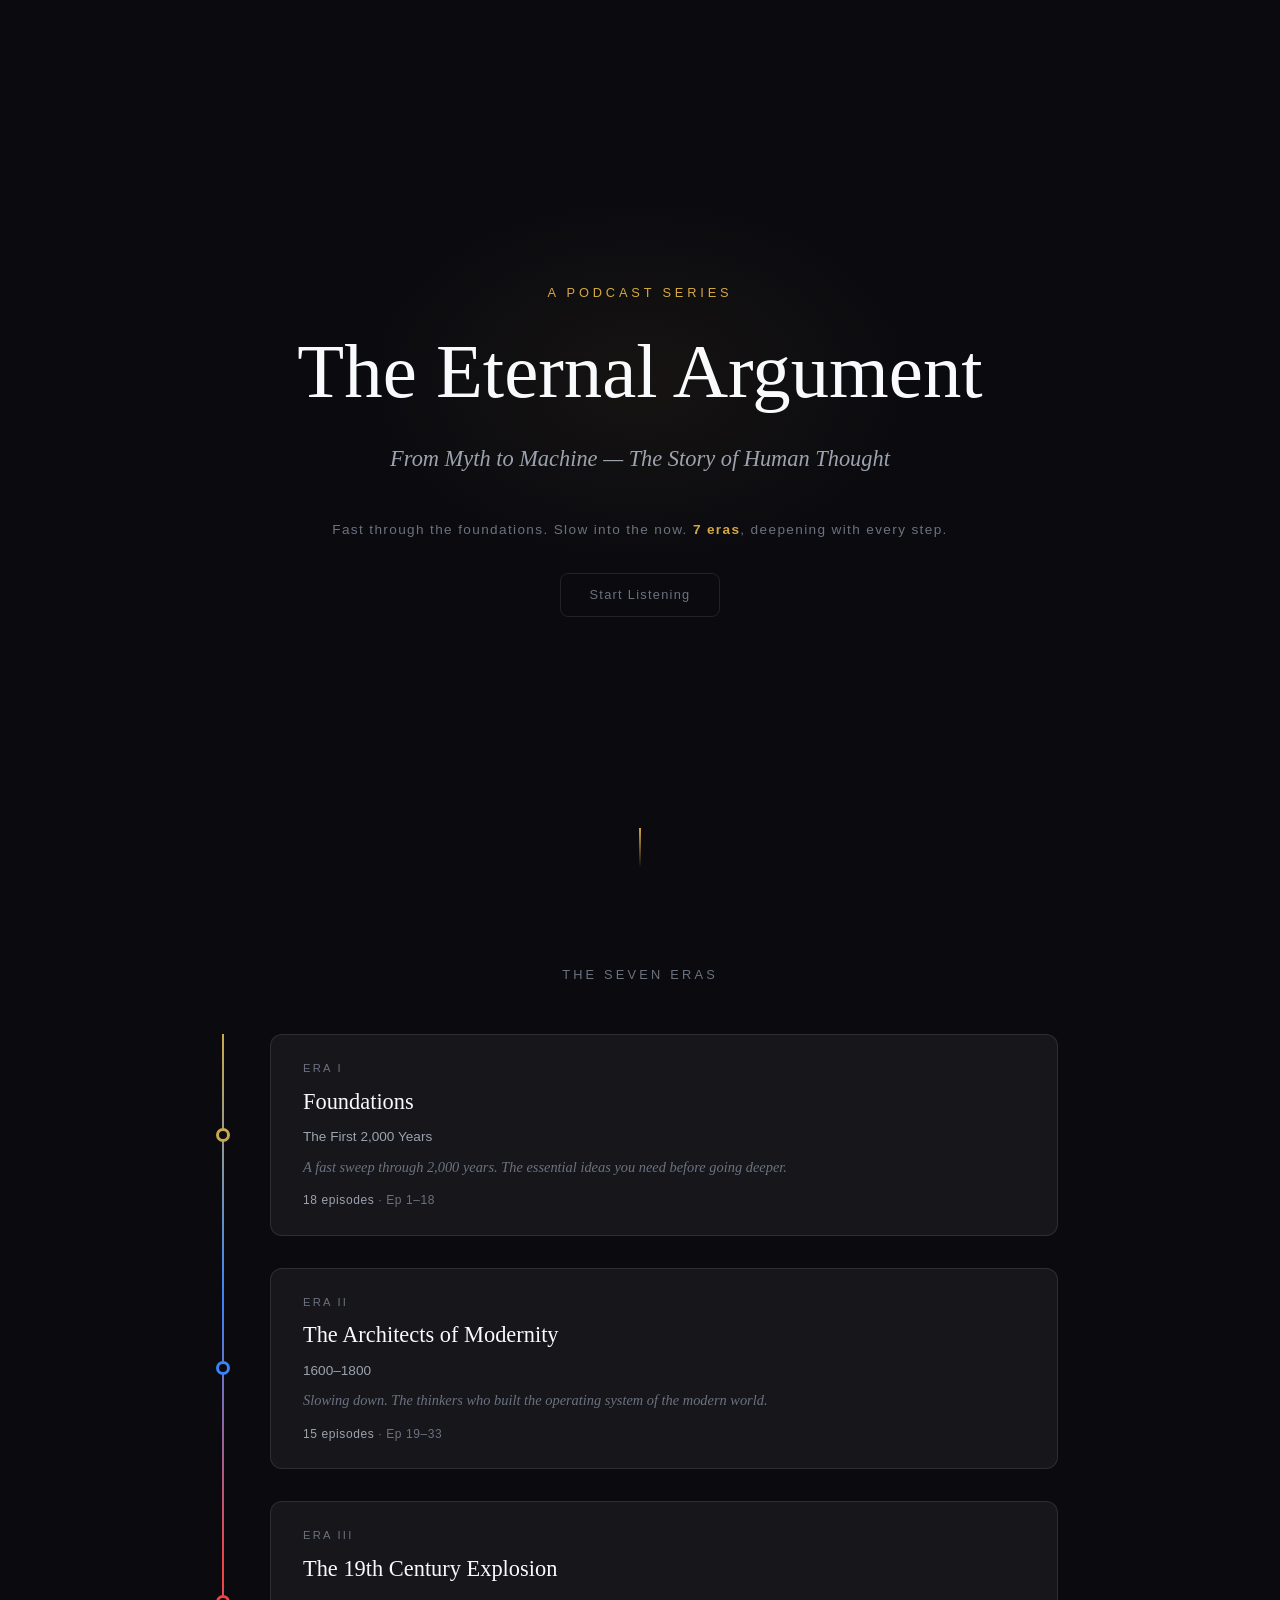
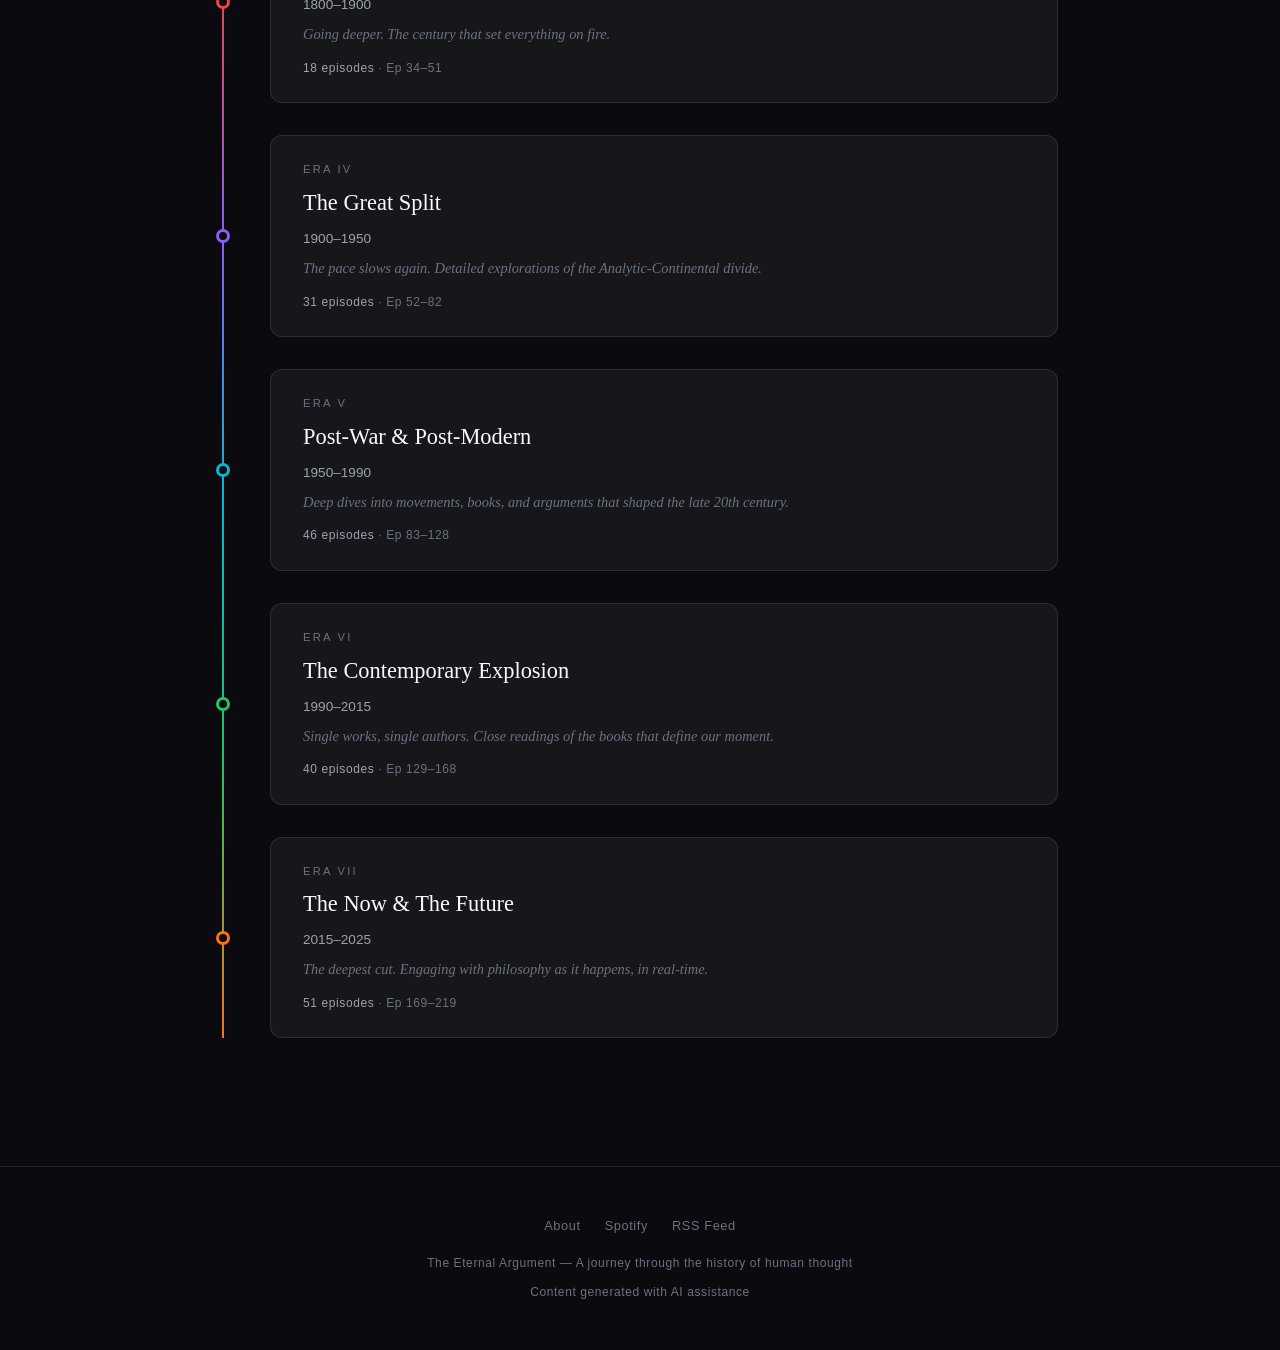
==== commit faaa7385: "Add Spotify links, RSS autodiscovery, and code cleanup Adds Spotify link to all page footers, RSS au" ====
--- a/index.html
+++ b/index.html
@@ -13,6 +13,7 @@
     <meta name="twitter:title" content="The Eternal Argument">
     <meta name="twitter:description" content="From Myth to Machine — The Story of Human Thought. A podcast series spanning 7 eras of philosophical history.">
     <link rel="icon" href="assets/favicon.svg" type="image/svg+xml">
+    <link rel="alternate" type="application/rss+xml" title="The Eternal Argument" href="feed.xml">
     <link rel="stylesheet" href="styles.css">
 </head>
 <body data-page="landing">
@@ -50,6 +51,7 @@
     <footer class="site-footer">
         <div class="footer-links">
             <a href="about.html">About</a>
+            <a href="https://open.spotify.com/show/3qQfOkDq8JKTqL4s1WO6hy" target="_blank" rel="noopener">Spotify</a>
             <a href="feed.xml">RSS Feed</a>
         </div>
         <div>The Eternal Argument &mdash; A journey through the history of human thought</div>
--- a/styles.css
+++ b/styles.css
@@ -12,7 +12,6 @@
 
 :root {
     --bg-deep: #0a0a0f;
-    --bg-surface: #111827;
     --bg-card: rgba(255, 255, 255, 0.05);
     --bg-card-hover: rgba(255, 255, 255, 0.08);
     --border-subtle: rgba(255, 255, 255, 0.1);
@@ -263,13 +262,14 @@
 .cta-button {
     display: inline-block;
     margin-top: 2rem;
-    padding: 0.85rem 2.5rem;
-    font-family: -apple-system, BlinkMacSystemFont, 'Segoe UI', sans-serif;
-    font-size: 0.9rem;
-    font-weight: 600;
-    letter-spacing: 0.05em;
-    color: var(--bg-deep);
-    background: var(--accent-gold);
+    padding: 0.65rem 1.75rem;
+    font-family: -apple-system, BlinkMacSystemFont, 'Segoe UI', sans-serif;
+    font-size: 0.8rem;
+    font-weight: 400;
+    letter-spacing: 0.1em;
+    color: var(--text-dim);
+    background: transparent;
+    border: 1px solid var(--border-subtle);
     border-radius: 8px;
     text-decoration: none;
     transition: all 0.3s ease;
@@ -278,10 +278,8 @@
 }
 
 .cta-button:hover {
-    background: #e8c05a;
-    color: var(--bg-deep);
-    transform: translateY(-2px);
-    box-shadow: 0 4px 20px rgba(212, 168, 67, 0.3);
+    color: var(--accent-gold);
+    border-color: var(--accent-gold);
 }
 
 .scroll-indicator {
@@ -659,6 +657,34 @@
     opacity: 0.5;
 }
 
+.title-nav-row {
+    display: flex;
+    align-items: center;
+    max-width: 100vw;
+    margin: 0 -2rem;
+    padding: 0 2rem;
+}
+
+.title-nav-row h1 {
+    flex: 1;
+    text-align: center;
+}
+
+.title-nav-link {
+    flex-shrink: 0;
+    font-size: 2rem;
+    color: var(--text-dim);
+    text-decoration: none;
+    padding: 0.25rem 0.75rem;
+    opacity: 0.4;
+    transition: all 0.3s ease;
+}
+
+.title-nav-link:hover {
+    opacity: 1;
+    color: var(--accent-gold);
+}
+
 .episode-header .ep-label {
     font-family: -apple-system, BlinkMacSystemFont, 'Segoe UI', sans-serif;
     font-size: 0.8rem;
@@ -666,6 +692,7 @@
     text-transform: uppercase;
     color: var(--text-dim);
     margin-bottom: 0.75rem;
+    text-align: center;
 }
 
 .episode-header h1 {
@@ -680,6 +707,7 @@
     font-size: 1.15rem;
     color: var(--text-muted);
     font-style: italic;
+    text-align: center;
 }
 
 /* --- Episode Body --- */
@@ -734,6 +762,49 @@
 }
 
 /* --- Transcript --- */
+.transcript-toggle {
+    display: flex;
+    align-items: center;
+    justify-content: space-between;
+    width: 100%;
+    background: none;
+    border: none;
+    border-bottom: 1px solid var(--border-subtle);
+    padding: 0 0 0.5rem;
+    margin-bottom: 1.5rem;
+    cursor: pointer;
+    transition: all 0.3s ease;
+}
+
+.transcript-toggle h2 {
+    font-family: -apple-system, BlinkMacSystemFont, 'Segoe UI', sans-serif;
+    font-size: 0.75rem;
+    letter-spacing: 0.2em;
+    text-transform: uppercase;
+    color: var(--text-dim);
+    margin: 0;
+    border: none;
+    padding: 0;
+}
+
+.transcript-toggle:hover h2 {
+    color: var(--text-muted);
+}
+
+.toggle-icon {
+    font-size: 1.2rem;
+    color: var(--text-dim);
+    transition: transform 0.3s ease;
+}
+
+.transcript-toggle[aria-expanded="true"] .toggle-icon {
+    transform: rotate(90deg);
+}
+
+.transcript-content.collapsed {
+    display: none;
+}
+
 .transcript-content {
     font-size: 1rem;
     line-height: 1.9;
@@ -819,20 +890,15 @@
     display: flex;
     flex-direction: column;
     gap: 0.2rem;
-    padding: 1rem 1.25rem;
-    background: var(--bg-card);
-    border: 1px solid var(--border-subtle);
-    border-radius: 10px;
+    padding: 0.5rem 0;
     color: var(--text-body);
     text-decoration: none;
-    transition: all 0.3s ease;
+    transition: color 0.3s ease;
     max-width: 45%;
 }
 
 .nav-btn:hover {
-    background: var(--bg-card-hover);
-    border-color: var(--border-hover);
-    color: var(--text-primary);
+    color: var(--accent-gold);
 }
 
 .nav-btn.next {
@@ -995,23 +1061,6 @@
     opacity: 1;
 }
 
-@media (max-width: 768px) {
-    .about-page {
-        padding: 0 1.5rem;
-    }
-
-    .about-header {
-        padding: 5rem 0 1.5rem;
-    }
-
-    .pyramid-row {
-        width: calc(var(--width, 50%) + 20%) !important;
-        max-width: 100%;
-        font-size: 0.7rem;
-        padding: 0.5rem 0.75rem;
-    }
-}
-
 /* --- Animations --- */
 @keyframes fadeIn {
     from { opacity: 0; }
@@ -1068,6 +1117,21 @@
 
 /* --- Responsive --- */
 @media (max-width: 768px) {
+    .about-page {
+        padding: 0 1.5rem;
+    }
+
+    .about-header {
+        padding: 5rem 0 1.5rem;
+    }
+
+    .pyramid-row {
+        width: calc(var(--width, 50%) + 20%) !important;
+        max-width: 100%;
+        font-size: 0.7rem;
+        padding: 0.5rem 0.75rem;
+    }
+
     .top-bar {
         padding: 0.75rem 1rem;
     }
